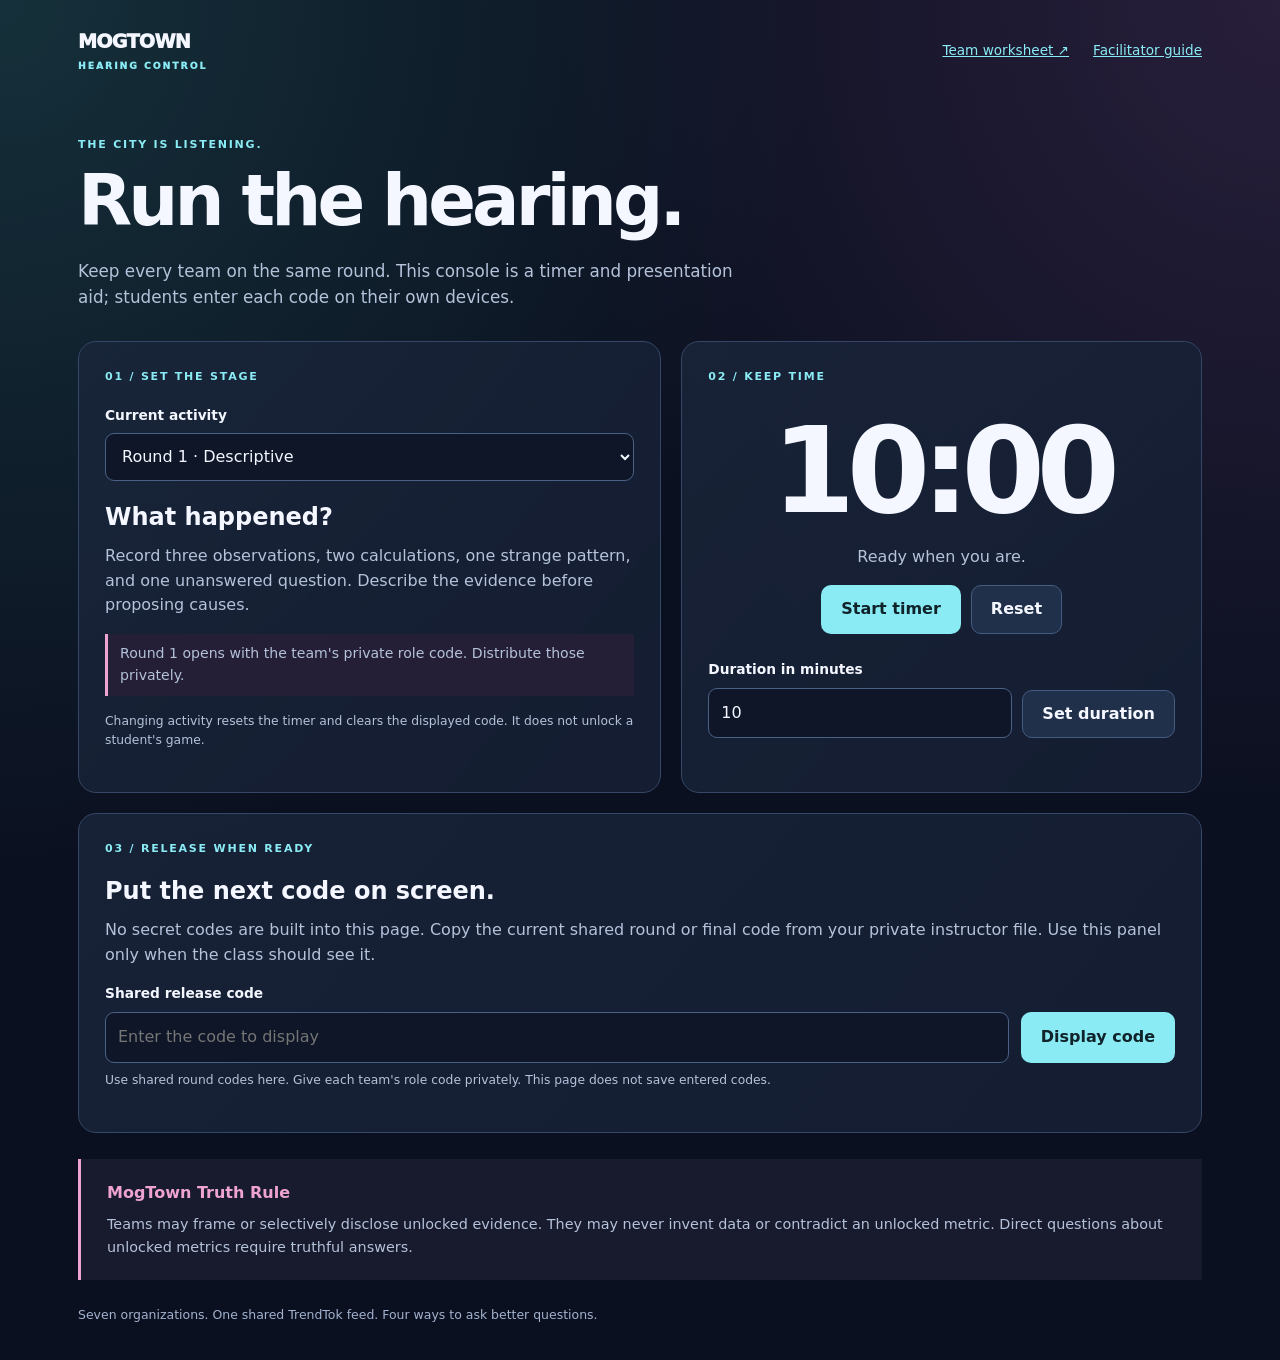
==== instructor.html @ ff47333d "Build polished MogTown classroom hearing with encrypted role rounds" ====
<!doctype html>
<html lang="en">
<head>
  <meta charset="utf-8">
  <meta name="viewport" content="width=device-width,initial-scale=1">
  <meta name="color-scheme" content="dark">
  <title>Hearing control · MogTown</title>
  <link rel="stylesheet" href="instructor.css">
  <script src="instructor.js" defer></script>
</head>
<body>
  <a class="skip" href="#controls">Skip to hearing controls</a>
  <header class="topbar"><a class="brand" href="index.html">MOGTOWN<span>HEARING CONTROL</span></a><nav aria-label="Instructor navigation"><a href="worksheet.html" target="_blank" rel="noopener">Team worksheet ↗</a><a href="FACILITATOR_GUIDE.md">Facilitator guide</a></nav></header>
  <main id="controls">
    <div class="eyebrow">The city is listening.</div>
    <h1>Run the hearing.</h1>
    <p class="intro">Keep every team on the same round. This console is a timer and presentation aid; students enter each code on their own devices.</p>
    <div class="console-grid">
      <section class="card stage-card" aria-labelledby="stageHeading">
        <div class="card-label">01 / Set the stage</div>
        <label for="stage">Current activity</label>
        <select id="stage"><option value="1">Round 1 · Descriptive</option><option value="2">Round 2 · Diagnostic</option><option value="3">Round 3 · Predictive</option><option value="4">Round 4 · Prescriptive</option><option value="final">Final hearing & reveal</option><option value="briefing">60-second team briefing</option></select>
        <h2 id="stageHeading">What happened?</h2>
        <p id="stagePrompt">Record three observations, two calculations, one strange pattern, and one unanswered question. Describe the evidence before proposing causes.</p>
        <p class="tip" id="stageTip">Round 1 opens with the team's private role code. Distribute those privately.</p>
        <p class="small">Changing activity resets the timer and clears the displayed code. It does not unlock a student's game.</p>
      </section>
      <section class="card timer-card" aria-labelledby="timerHeading">
        <div class="card-label" id="timerHeading">02 / Keep time</div>
        <div id="timer" class="timer" role="timer" aria-label="Time remaining" aria-live="off">10:00</div>
        <p class="timer-status" id="timerStatus" role="status" aria-live="polite" aria-atomic="true">Ready when you are.</p>
        <div class="button-row"><button id="toggleTimer" type="button">Start timer</button><button id="resetTimer" type="button" class="secondary">Reset</button></div>
        <form id="durationForm" class="duration-form"><div><label for="minutes">Duration in minutes</label><input id="minutes" type="number" inputmode="numeric" min="1" max="120" step="1" value="10" required></div><button type="submit" class="secondary">Set duration</button></form>
      </section>
      <section class="card code-card" aria-labelledby="codeHeading">
        <div class="card-label">03 / Release when ready</div>
        <h2 id="codeHeading">Put the next code on screen.</h2>
        <p>No secret codes are built into this page. Copy the current shared round or final code from your private instructor file. Use this panel only when the class should see it.</p>
        <form id="codeForm"><label for="manualCode">Shared release code</label><div class="code-entry"><input id="manualCode" type="password" autocomplete="off" spellcheck="false" autocapitalize="none" maxlength="80" placeholder="Enter the code to display" aria-describedby="codeNote"><button type="submit">Display code</button></div></form>
        <p class="small" id="codeNote">Use shared round codes here. Give each team's role code privately. This page does not save entered codes.</p>
        <div id="codeDisplay" class="code-display" hidden><p id="codeLabel" class="eyebrow">Release code</p><output id="presentedCode" aria-labelledby="codeLabel"></output><button id="hideCode" type="button" class="secondary">Hide & clear code</button></div>
        <p id="codeStatus" role="status" aria-live="polite" class="small"></p>
      </section>
    </div>
    <aside class="truth"><strong>MogTown Truth Rule</strong><p>Teams may frame or selectively disclose unlocked evidence. They may never invent data or contradict an unlocked metric. Direct questions about unlocked metrics require truthful answers.</p></aside>
    <footer>Seven organizations. One shared TrendTok feed. Four ways to ask better questions.</footer>
  </main>
</body>
</html>
---- instructor.css ----
:root{color-scheme:dark;--bg:#0b1020;--panel:#141d31;--text:#f4f7ff;--muted:#b4c2da;--line:#354766;--cyan:#8aebf4;--pink:#efa3d2}*{box-sizing:border-box}body{margin:0;color:var(--text);background:radial-gradient(ellipse at 0 0,#15303a 0,transparent 45%),radial-gradient(ellipse at 100% 0,#281f3b 0,transparent 42%),var(--bg);font:16px/1.55 system-ui,-apple-system,BlinkMacSystemFont,"Segoe UI",sans-serif}a{color:var(--cyan)}button,input,select{font:inherit}button,a,input,select{touch-action:manipulation}button:focus-visible,a:focus-visible,input:focus-visible,select:focus-visible{outline:3px solid var(--pink);outline-offset:4px}button{min-height:46px;padding:11px 19px;border:1px solid transparent;border-radius:10px;background:var(--cyan);color:#10232a;font-weight:800;cursor:pointer}button:hover{filter:brightness(1.1)}button.secondary{color:var(--text);background:#20304a;border-color:#465b80}input,select{color:var(--text);background:#0e1627;border:1px solid #4a6186;padding:12px;border-radius:9px;min-width:0;min-height:48px;width:100%}label{display:block;font-size:.86rem;font-weight:700;margin-bottom:7px}p{margin:0 0 16px}h1{font-size:clamp(2.5rem,7vw,4.4rem);line-height:1.04;letter-spacing:-.055em;margin:12px 0 20px}h2{line-height:1.2;font-size:1.5rem;margin:22px 0 12px}.topbar{max-width:1180px;margin:auto;padding:27px 28px;display:flex;gap:24px;justify-content:space-between;align-items:center}.brand{color:var(--text);text-decoration:none;font-size:1.2rem;font-weight:950;letter-spacing:-.04em}.brand span{display:block;font-size:.58rem;letter-spacing:.21em;color:var(--cyan);margin-top:2px}.topbar nav{display:flex;gap:24px;flex-wrap:wrap;font-size:.85rem}.topbar nav a{padding:8px 0;min-height:44px;display:flex;align-items:center}main{max-width:1180px;margin:auto;padding:36px 28px}.eyebrow,.card-label{font-size:.69rem;font-weight:850;letter-spacing:.16em;text-transform:uppercase;color:var(--cyan)}.intro{max-width:690px;color:var(--muted);font-size:1.05rem;margin-bottom:30px}.console-grid{display:grid;grid-template-columns:1.12fr 1fr;gap:20px}.card{background:linear-gradient(130deg,#1a263bcc,var(--panel));border:1px solid var(--line);border-radius:18px;padding:26px;min-width:0}.card-label{margin-bottom:20px}.stage-card p,.code-card p{color:var(--muted)}.tip{border-left:3px solid var(--pink);padding:9px 12px;background:#251e37;font-size:.88rem}.small{font-size:.77rem;color:var(--muted)}.timer{font-variant-numeric:tabular-nums;letter-spacing:-.07em;font-size:clamp(4.5rem,10vw,7.5rem);font-weight:800;line-height:1.1;text-align:center;margin:8px 0}.timer.finished{color:var(--pink)}.timer-status{text-align:center;color:var(--muted);min-height:24px}.button-row{display:flex;gap:10px;justify-content:center}.duration-form{display:flex;align-items:end;gap:10px;margin-top:25px}.duration-form>div{flex:1;min-width:0}.code-card{grid-column:1/-1}.code-card h2{margin-top:0}.code-entry{display:flex;gap:12px}.code-entry input{flex:1}.code-card .small{margin-top:8px}.code-display{border:1px solid #6ab7cb;border-radius:13px;padding:24px;margin-top:22px;text-align:center;background:#0b1828}.code-display output{display:block;font-size:clamp(2rem,6vw,4rem);font-weight:850;letter-spacing:.01em;color:var(--cyan);overflow-wrap:anywhere;line-height:1.2;margin:14px 0 24px}.code-display p{color:var(--cyan);margin:0}.truth{margin-top:26px;padding:22px 26px;border-left:3px solid var(--pink);background:#181b2d}.truth strong{color:var(--pink)}.truth p{margin:8px 0 0;color:var(--muted);font-size:.9rem}footer{font-size:.78rem;color:#a2b2cf;margin-top:25px}.skip{position:absolute;top:-100px;left:16px;padding:12px;background:#142638;z-index:2}.skip:focus{top:12px}[hidden]{display:none!important}@media(max-width:760px){main{padding:26px 18px}.topbar{padding:20px 18px}.console-grid{grid-template-columns:1fr}.card{padding:22px}.topbar nav{gap:12px}.topbar nav a{font-size:.75rem}.code-card{grid-column:auto}}@media(max-width:420px){.topbar{align-items:start;gap:12px}.topbar nav{flex-direction:column;gap:0}.topbar nav a{padding:4px 0;min-height:32px}.code-entry{flex-direction:column}.duration-form{flex-wrap:wrap}.duration-form>div{flex-basis:100%}.duration-form button{width:100%}.button-row button{flex:1}.card{padding:20px}.code-display{padding:18px}}
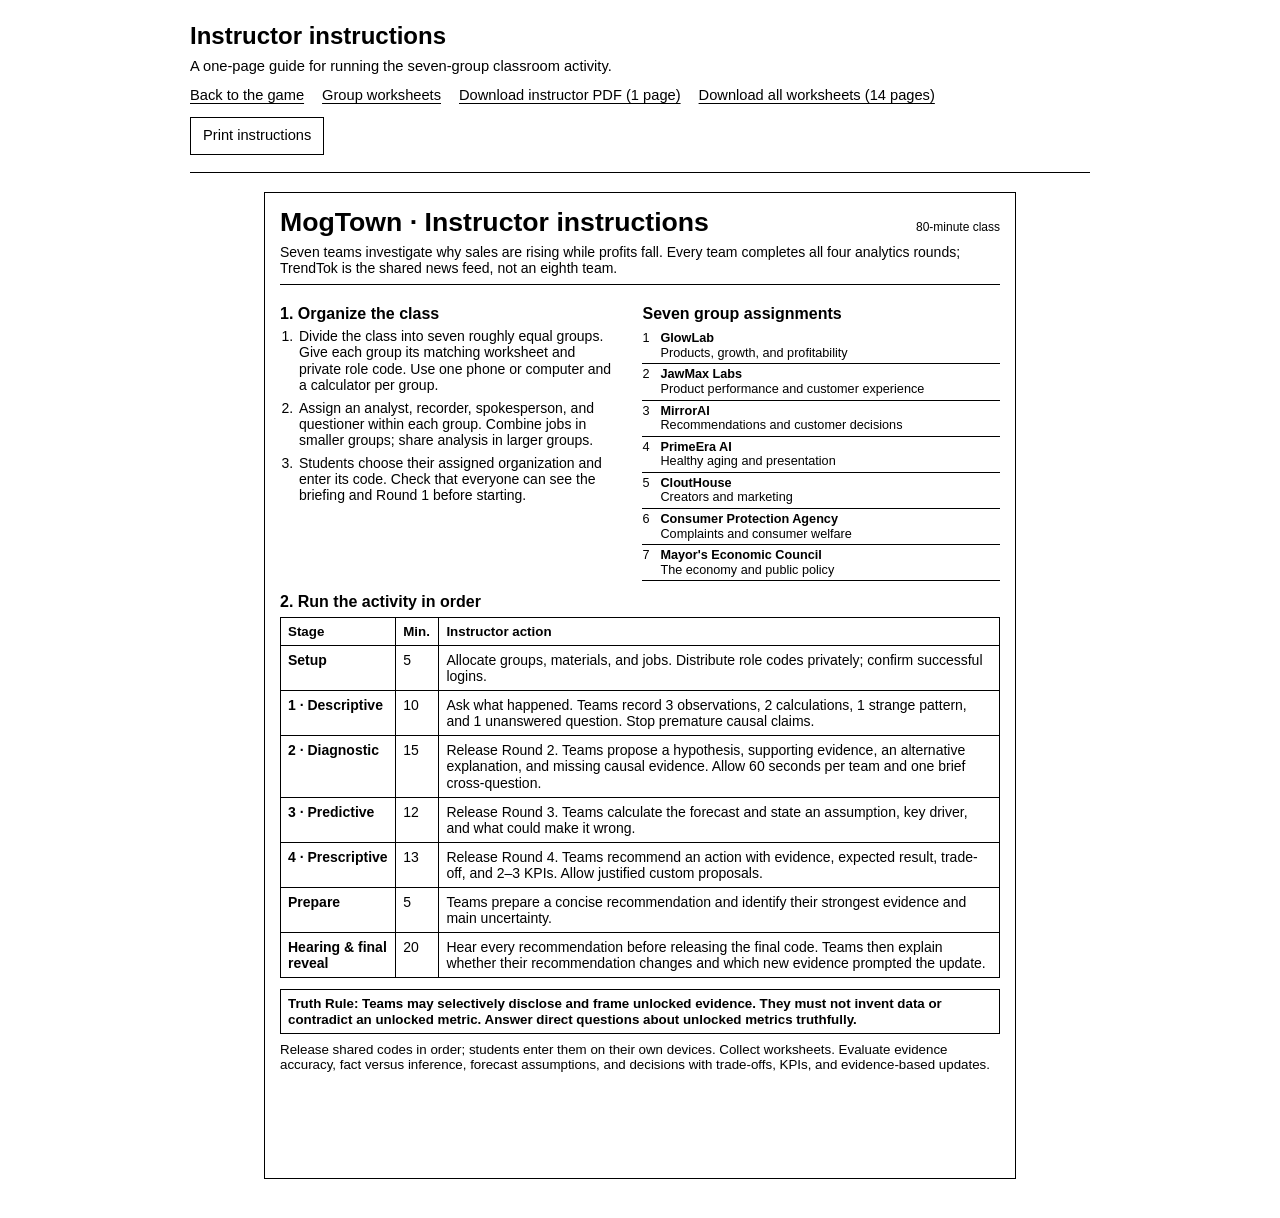
==== commit dacc277d: "Replace console with printable guide and seven group worksheets" ====
--- a/instructor.html
+++ b/instructor.html
@@ -1,49 +1,30 @@
 <!doctype html>
 <html lang="en">
-<head>
-  <meta charset="utf-8">
-  <meta name="viewport" content="width=device-width,initial-scale=1">
-  <meta name="color-scheme" content="dark">
-  <title>Hearing control · MogTown</title>
-  <link rel="stylesheet" href="instructor.css">
-  <script src="instructor.js" defer></script>
-</head>
+<head><meta charset="utf-8"><meta name="viewport" content="width=device-width, initial-scale=1"><meta name="color-scheme" content="light"><title>MogTown · Instructor instructions</title><link rel="stylesheet" href="instructor.css"><script src="instructor.js" defer></script></head>
 <body>
-  <a class="skip" href="#controls">Skip to hearing controls</a>
-  <header class="topbar"><a class="brand" href="index.html">MOGTOWN<span>HEARING CONTROL</span></a><nav aria-label="Instructor navigation"><a href="worksheet.html" target="_blank" rel="noopener">Team worksheet ↗</a><a href="FACILITATOR_GUIDE.md">Facilitator guide</a></nav></header>
-  <main id="controls">
-    <div class="eyebrow">The city is listening.</div>
-    <h1>Run the hearing.</h1>
-    <p class="intro">Keep every team on the same round. This console is a timer and presentation aid; students enter each code on their own devices.</p>
-    <div class="console-grid">
-      <section class="card stage-card" aria-labelledby="stageHeading">
-        <div class="card-label">01 / Set the stage</div>
-        <label for="stage">Current activity</label>
-        <select id="stage"><option value="1">Round 1 · Descriptive</option><option value="2">Round 2 · Diagnostic</option><option value="3">Round 3 · Predictive</option><option value="4">Round 4 · Prescriptive</option><option value="final">Final hearing & reveal</option><option value="briefing">60-second team briefing</option></select>
-        <h2 id="stageHeading">What happened?</h2>
-        <p id="stagePrompt">Record three observations, two calculations, one strange pattern, and one unanswered question. Describe the evidence before proposing causes.</p>
-        <p class="tip" id="stageTip">Round 1 opens with the team's private role code. Distribute those privately.</p>
-        <p class="small">Changing activity resets the timer and clears the displayed code. It does not unlock a student's game.</p>
-      </section>
-      <section class="card timer-card" aria-labelledby="timerHeading">
-        <div class="card-label" id="timerHeading">02 / Keep time</div>
-        <div id="timer" class="timer" role="timer" aria-label="Time remaining" aria-live="off">10:00</div>
-        <p class="timer-status" id="timerStatus" role="status" aria-live="polite" aria-atomic="true">Ready when you are.</p>
-        <div class="button-row"><button id="toggleTimer" type="button">Start timer</button><button id="resetTimer" type="button" class="secondary">Reset</button></div>
-        <form id="durationForm" class="duration-form"><div><label for="minutes">Duration in minutes</label><input id="minutes" type="number" inputmode="numeric" min="1" max="120" step="1" value="10" required></div><button type="submit" class="secondary">Set duration</button></form>
-      </section>
-      <section class="card code-card" aria-labelledby="codeHeading">
-        <div class="card-label">03 / Release when ready</div>
-        <h2 id="codeHeading">Put the next code on screen.</h2>
-        <p>No secret codes are built into this page. Copy the current shared round or final code from your private instructor file. Use this panel only when the class should see it.</p>
-        <form id="codeForm"><label for="manualCode">Shared release code</label><div class="code-entry"><input id="manualCode" type="password" autocomplete="off" spellcheck="false" autocapitalize="none" maxlength="80" placeholder="Enter the code to display" aria-describedby="codeNote"><button type="submit">Display code</button></div></form>
-        <p class="small" id="codeNote">Use shared round codes here. Give each team's role code privately. This page does not save entered codes.</p>
-        <div id="codeDisplay" class="code-display" hidden><p id="codeLabel" class="eyebrow">Release code</p><output id="presentedCode" aria-labelledby="codeLabel"></output><button id="hideCode" type="button" class="secondary">Hide & clear code</button></div>
-        <p id="codeStatus" role="status" aria-live="polite" class="small"></p>
-      </section>
-    </div>
-    <aside class="truth"><strong>MogTown Truth Rule</strong><p>Teams may frame or selectively disclose unlocked evidence. They may never invent data or contradict an unlocked metric. Direct questions about unlocked metrics require truthful answers.</p></aside>
-    <footer>Seven organizations. One shared TrendTok feed. Four ways to ask better questions.</footer>
+  <nav class="toolbar" aria-label="Instructor resources"><h1>Instructor instructions</h1><p>A one-page guide for running the seven-group classroom activity.</p><div class="toolbar-links"><a href="index.html">Back to the game</a><a href="worksheet.html">Group worksheets</a><a href="print/mogtown-instructor-guide.pdf" download>Download instructor PDF (1 page)</a><a href="print/mogtown-seven-group-worksheets.pdf" download>Download all worksheets (14 pages)</a></div><div class="toolbar-actions"><button id="printInstructor" type="button">Print instructions</button></div></nav>
+  <main class="print-document">
+    <article class="print-page instructor-page" aria-labelledby="guideTitle">
+      <header class="page-header"><div class="page-heading-row"><h1 id="guideTitle">MogTown · Instructor instructions</h1><span class="page-count">80-minute class</span></div><p>Seven teams investigate why sales are rising while profits fall. Every team completes all four analytics rounds; TrendTok is the shared news feed, not an eighth team.</p></header>
+      <div class="setup-groups"><section><h2>1. Organize the class</h2><ol><li>Divide the class into seven roughly equal groups. Give each group its matching worksheet and private role code. Use one phone or computer and a calculator per group.</li>
+<li>Assign an analyst, recorder, spokesperson, and questioner within each group. Combine jobs in smaller groups; share analysis in larger groups.</li>
+<li>Students choose their assigned organization and enter its code. Check that everyone can see the briefing and Round 1 before starting.</li></ol></section><section><h2>Seven group assignments</h2><table class="group-list" aria-label="Group assignments"><tbody><tr><td>1</td><td><strong>GlowLab</strong>Products, growth, and profitability</td></tr>
+<tr><td>2</td><td><strong>JawMax Labs</strong>Product performance and customer experience</td></tr>
+<tr><td>3</td><td><strong>MirrorAI</strong>Recommendations and customer decisions</td></tr>
+<tr><td>4</td><td><strong>PrimeEra AI</strong>Healthy aging and presentation</td></tr>
+<tr><td>5</td><td><strong>CloutHouse</strong>Creators and marketing</td></tr>
+<tr><td>6</td><td><strong>Consumer Protection Agency</strong>Complaints and consumer welfare</td></tr>
+<tr><td>7</td><td><strong>Mayor&#39;s Economic Council</strong>The economy and public policy</td></tr></tbody></table></section></div>
+      <section><h2>2. Run the activity in order</h2><table class="schedule"><thead><tr><th scope="col">Stage</th><th scope="col">Min.</th><th scope="col">Instructor action</th></tr></thead><tbody><tr><td>Setup</td><td>5</td><td>Allocate groups, materials, and jobs. Distribute role codes privately; confirm successful logins.</td></tr>
+<tr><td>1 &#183; Descriptive</td><td>10</td><td>Ask what happened. Teams record 3 observations, 2 calculations, 1 strange pattern, and 1 unanswered question. Stop premature causal claims.</td></tr>
+<tr><td>2 &#183; Diagnostic</td><td>15</td><td>Release Round 2. Teams propose a hypothesis, supporting evidence, an alternative explanation, and missing causal evidence. Allow 60 seconds per team and one brief cross-question.</td></tr>
+<tr><td>3 &#183; Predictive</td><td>12</td><td>Release Round 3. Teams calculate the forecast and state an assumption, key driver, and what could make it wrong.</td></tr>
+<tr><td>4 &#183; Prescriptive</td><td>13</td><td>Release Round 4. Teams recommend an action with evidence, expected result, trade-off, and 2–3 KPIs. Allow justified custom proposals.</td></tr>
+<tr><td>Prepare</td><td>5</td><td>Teams prepare a concise recommendation and identify their strongest evidence and main uncertainty.</td></tr>
+<tr><td>Hearing &amp; final reveal</td><td>20</td><td>Hear every recommendation before releasing the final code. Teams then explain whether their recommendation changes and which new evidence prompted the update.</td></tr></tbody></table></section>
+      <p class="truth-rule"><strong>Truth Rule: Teams may selectively disclose and frame unlocked evidence. They must not invent data or contradict an unlocked metric. Answer direct questions about unlocked metrics truthfully.</strong></p>
+      <p class="closing">Release shared codes in order; students enter them on their own devices. Collect worksheets. Evaluate evidence accuracy, fact versus inference, forecast assumptions, and decisions with trade-offs, KPIs, and evidence-based updates.</p>
+    </article>
   </main>
 </body>
 </html>
--- a/instructor.css
+++ b/instructor.css
@@ -1 +1,20 @@
-:root{color-scheme:dark;--bg:#0b1020;--panel:#141d31;--text:#f4f7ff;--muted:#b4c2da;--line:#354766;--cyan:#8aebf4;--pink:#efa3d2}*{box-sizing:border-box}body{margin:0;color:var(--text);background:radial-gradient(ellipse at 0 0,#15303a 0,transparent 45%),radial-gradient(ellipse at 100% 0,#281f3b 0,transparent 42%),var(--bg);font:16px/1.55 system-ui,-apple-system,BlinkMacSystemFont,"Segoe UI",sans-serif}a{color:var(--cyan)}button,input,select{font:inherit}button,a,input,select{touch-action:manipulation}button:focus-visible,a:focus-visible,input:focus-visible,select:focus-visible{outline:3px solid var(--pink);outline-offset:4px}button{min-height:46px;padding:11px 19px;border:1px solid transparent;border-radius:10px;background:var(--cyan);color:#10232a;font-weight:800;cursor:pointer}button:hover{filter:brightness(1.1)}button.secondary{color:var(--text);background:#20304a;border-color:#465b80}input,select{color:var(--text);background:#0e1627;border:1px solid #4a6186;padding:12px;border-radius:9px;min-width:0;min-height:48px;width:100%}label{display:block;font-size:.86rem;font-weight:700;margin-bottom:7px}p{margin:0 0 16px}h1{font-size:clamp(2.5rem,7vw,4.4rem);line-height:1.04;letter-spacing:-.055em;margin:12px 0 20px}h2{line-height:1.2;font-size:1.5rem;margin:22px 0 12px}.topbar{max-width:1180px;margin:auto;padding:27px 28px;display:flex;gap:24px;justify-content:space-between;align-items:center}.brand{color:var(--text);text-decoration:none;font-size:1.2rem;font-weight:950;letter-spacing:-.04em}.brand span{display:block;font-size:.58rem;letter-spacing:.21em;color:var(--cyan);margin-top:2px}.topbar nav{display:flex;gap:24px;flex-wrap:wrap;font-size:.85rem}.topbar nav a{padding:8px 0;min-height:44px;display:flex;align-items:center}main{max-width:1180px;margin:auto;padding:36px 28px}.eyebrow,.card-label{font-size:.69rem;font-weight:850;letter-spacing:.16em;text-transform:uppercase;color:var(--cyan)}.intro{max-width:690px;color:var(--muted);font-size:1.05rem;margin-bottom:30px}.console-grid{display:grid;grid-template-columns:1.12fr 1fr;gap:20px}.card{background:linear-gradient(130deg,#1a263bcc,var(--panel));border:1px solid var(--line);border-radius:18px;padding:26px;min-width:0}.card-label{margin-bottom:20px}.stage-card p,.code-card p{color:var(--muted)}.tip{border-left:3px solid var(--pink);padding:9px 12px;background:#251e37;font-size:.88rem}.small{font-size:.77rem;color:var(--muted)}.timer{font-variant-numeric:tabular-nums;letter-spacing:-.07em;font-size:clamp(4.5rem,10vw,7.5rem);font-weight:800;line-height:1.1;text-align:center;margin:8px 0}.timer.finished{color:var(--pink)}.timer-status{text-align:center;color:var(--muted);min-height:24px}.button-row{display:flex;gap:10px;justify-content:center}.duration-form{display:flex;align-items:end;gap:10px;margin-top:25px}.duration-form>div{flex:1;min-width:0}.code-card{grid-column:1/-1}.code-card h2{margin-top:0}.code-entry{display:flex;gap:12px}.code-entry input{flex:1}.code-card .small{margin-top:8px}.code-display{border:1px solid #6ab7cb;border-radius:13px;padding:24px;margin-top:22px;text-align:center;background:#0b1828}.code-display output{display:block;font-size:clamp(2rem,6vw,4rem);font-weight:850;letter-spacing:.01em;color:var(--cyan);overflow-wrap:anywhere;line-height:1.2;margin:14px 0 24px}.code-display p{color:var(--cyan);margin:0}.truth{margin-top:26px;padding:22px 26px;border-left:3px solid var(--pink);background:#181b2d}.truth strong{color:var(--pink)}.truth p{margin:8px 0 0;color:var(--muted);font-size:.9rem}footer{font-size:.78rem;color:#a2b2cf;margin-top:25px}.skip{position:absolute;top:-100px;left:16px;padding:12px;background:#142638;z-index:2}.skip:focus{top:12px}[hidden]{display:none!important}@media(max-width:760px){main{padding:26px 18px}.topbar{padding:20px 18px}.console-grid{grid-template-columns:1fr}.card{padding:22px}.topbar nav{gap:12px}.topbar nav a{font-size:.75rem}.code-card{grid-column:auto}}@media(max-width:420px){.topbar{align-items:start;gap:12px}.topbar nav{flex-direction:column;gap:0}.topbar nav a{padding:4px 0;min-height:32px}.code-entry{flex-direction:column}.duration-form{flex-wrap:wrap}.duration-form>div{flex-basis:100%}.duration-form button{width:100%}.button-row button{flex:1}.card{padding:20px}.code-display{padding:18px}}
+@import url("print.css");
+.instructor-page { font-size: 10.5pt; line-height: 1.15; }
+.instructor-page > p { margin: 8px 0; }
+.instructor-page h2 { font-size: 12pt; margin: 12px 0 5px; }
+.instructor-page .page-header h1 { font-size: 20pt; }
+.setup-groups { display: grid; grid-template-columns: 1fr 1.05fr; gap: 22px; }
+.setup-groups ol { padding-left: 17px; margin: 0; }
+.setup-groups li { margin: 0 0 7px; padding-left: 2px; }
+.group-list { width: 100%; border-collapse: collapse; font-size: 9.5pt; }
+.group-list td { padding: 3px 0; vertical-align: top; border-bottom: 1px solid #000; }
+.group-list td:first-child { width: 18px; }
+.group-list td:last-child strong { display: block; }
+.schedule { width: 100%; border-collapse: collapse; }
+.schedule th, .schedule td { text-align: left; vertical-align: top; border: 1px solid #000; padding: 6px 7px; }
+.schedule th { font-size: 10pt; }
+.schedule td:first-child { width: 1.2in; font-weight: 700; }
+.schedule td:nth-child(2) { width: .45in; white-space: nowrap; }
+.instructor-page .truth-rule { font-size: 10pt; margin: 11px 0 8px; }
+.instructor-page .closing { font-size: 10pt; }
+@media screen and (max-width: 600px) { .setup-groups { grid-template-columns: 1fr; }.schedule { font-size: 9pt; } }
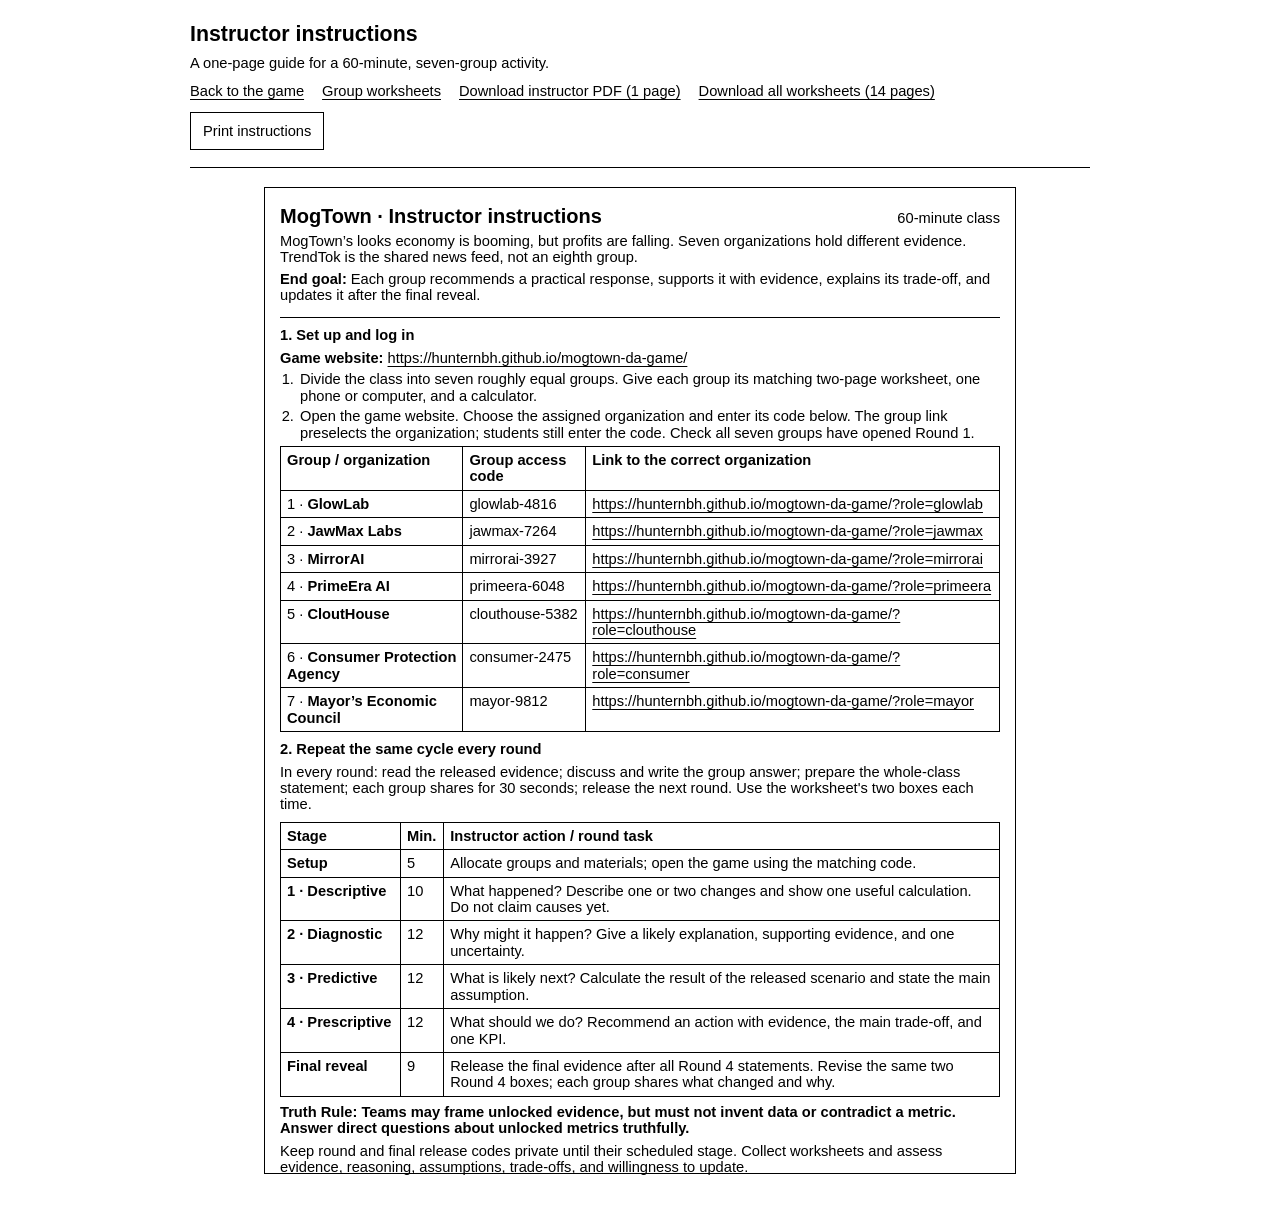
==== commit 0e22eabd: "Simplify classroom flow and group worksheets" ====
--- a/instructor.html
+++ b/instructor.html
@@ -2,29 +2,24 @@
 <html lang="en">
 <head><meta charset="utf-8"><meta name="viewport" content="width=device-width, initial-scale=1"><meta name="color-scheme" content="light"><title>MogTown · Instructor instructions</title><link rel="stylesheet" href="instructor.css"><script src="instructor.js" defer></script></head>
 <body>
-  <nav class="toolbar" aria-label="Instructor resources"><h1>Instructor instructions</h1><p>A one-page guide for running the seven-group classroom activity.</p><div class="toolbar-links"><a href="index.html">Back to the game</a><a href="worksheet.html">Group worksheets</a><a href="print/mogtown-instructor-guide.pdf" download>Download instructor PDF (1 page)</a><a href="print/mogtown-seven-group-worksheets.pdf" download>Download all worksheets (14 pages)</a></div><div class="toolbar-actions"><button id="printInstructor" type="button">Print instructions</button></div></nav>
-  <main class="print-document">
-    <article class="print-page instructor-page" aria-labelledby="guideTitle">
-      <header class="page-header"><div class="page-heading-row"><h1 id="guideTitle">MogTown · Instructor instructions</h1><span class="page-count">80-minute class</span></div><p>Seven teams investigate why sales are rising while profits fall. Every team completes all four analytics rounds; TrendTok is the shared news feed, not an eighth team.</p></header>
-      <div class="setup-groups"><section><h2>1. Organize the class</h2><ol><li>Divide the class into seven roughly equal groups. Give each group its matching worksheet and private role code. Use one phone or computer and a calculator per group.</li>
-<li>Assign an analyst, recorder, spokesperson, and questioner within each group. Combine jobs in smaller groups; share analysis in larger groups.</li>
-<li>Students choose their assigned organization and enter its code. Check that everyone can see the briefing and Round 1 before starting.</li></ol></section><section><h2>Seven group assignments</h2><table class="group-list" aria-label="Group assignments"><tbody><tr><td>1</td><td><strong>GlowLab</strong>Products, growth, and profitability</td></tr>
-<tr><td>2</td><td><strong>JawMax Labs</strong>Product performance and customer experience</td></tr>
-<tr><td>3</td><td><strong>MirrorAI</strong>Recommendations and customer decisions</td></tr>
-<tr><td>4</td><td><strong>PrimeEra AI</strong>Healthy aging and presentation</td></tr>
-<tr><td>5</td><td><strong>CloutHouse</strong>Creators and marketing</td></tr>
-<tr><td>6</td><td><strong>Consumer Protection Agency</strong>Complaints and consumer welfare</td></tr>
-<tr><td>7</td><td><strong>Mayor&#39;s Economic Council</strong>The economy and public policy</td></tr></tbody></table></section></div>
-      <section><h2>2. Run the activity in order</h2><table class="schedule"><thead><tr><th scope="col">Stage</th><th scope="col">Min.</th><th scope="col">Instructor action</th></tr></thead><tbody><tr><td>Setup</td><td>5</td><td>Allocate groups, materials, and jobs. Distribute role codes privately; confirm successful logins.</td></tr>
-<tr><td>1 &#183; Descriptive</td><td>10</td><td>Ask what happened. Teams record 3 observations, 2 calculations, 1 strange pattern, and 1 unanswered question. Stop premature causal claims.</td></tr>
-<tr><td>2 &#183; Diagnostic</td><td>15</td><td>Release Round 2. Teams propose a hypothesis, supporting evidence, an alternative explanation, and missing causal evidence. Allow 60 seconds per team and one brief cross-question.</td></tr>
-<tr><td>3 &#183; Predictive</td><td>12</td><td>Release Round 3. Teams calculate the forecast and state an assumption, key driver, and what could make it wrong.</td></tr>
-<tr><td>4 &#183; Prescriptive</td><td>13</td><td>Release Round 4. Teams recommend an action with evidence, expected result, trade-off, and 2–3 KPIs. Allow justified custom proposals.</td></tr>
-<tr><td>Prepare</td><td>5</td><td>Teams prepare a concise recommendation and identify their strongest evidence and main uncertainty.</td></tr>
-<tr><td>Hearing &amp; final reveal</td><td>20</td><td>Hear every recommendation before releasing the final code. Teams then explain whether their recommendation changes and which new evidence prompted the update.</td></tr></tbody></table></section>
-      <p class="truth-rule"><strong>Truth Rule: Teams may selectively disclose and frame unlocked evidence. They must not invent data or contradict an unlocked metric. Answer direct questions about unlocked metrics truthfully.</strong></p>
-      <p class="closing">Release shared codes in order; students enter them on their own devices. Collect worksheets. Evaluate evidence accuracy, fact versus inference, forecast assumptions, and decisions with trade-offs, KPIs, and evidence-based updates.</p>
-    </article>
-  </main>
+  <nav class="toolbar" aria-label="Instructor resources"><h1>Instructor instructions</h1><p>A one-page guide for a 60-minute, seven-group activity.</p><div class="toolbar-links"><a href="index.html">Back to the game</a><a href="worksheet.html">Group worksheets</a><a href="print/mogtown-instructor-guide.pdf" download>Download instructor PDF (1 page)</a><a href="print/mogtown-seven-group-worksheets.pdf" download>Download all worksheets (14 pages)</a></div><div class="toolbar-actions"><button id="printInstructor" type="button">Print instructions</button></div></nav>
+  <main class="print-document"><article class="print-page instructor-page" aria-labelledby="guideTitle">
+    <header class="page-header"><div class="page-heading-row"><h1 id="guideTitle">MogTown · Instructor instructions</h1><span class="page-count">60-minute class</span></div><p>MogTown’s looks economy is booming, but profits are falling. Seven organizations hold different evidence. TrendTok is the shared news feed, not an eighth group.</p><p><strong>End goal:</strong> Each group recommends a practical response, supports it with evidence, explains its trade-off, and updates it after the final reveal.</p></header>
+    <section><h2>1. Set up and log in</h2><p class="website"><strong>Game website:</strong> <a href="https://hunternbh.github.io/mogtown-da-game/">https://hunternbh.github.io/mogtown-da-game/</a></p><ol><li>Divide the class into seven roughly equal groups. Give each group its matching two-page worksheet, one phone or computer, and a calculator.</li>
+<li>Open the game website. Choose the assigned organization and enter its code below. The group link preselects the organization; students still enter the code. Check all seven groups have opened Round 1.</li></ol><table class="group-list"><thead><tr><th scope="col">Group / organization</th><th scope="col">Group access code</th><th scope="col">Link to the correct organization</th></tr></thead><tbody><tr><td>1 · <strong>GlowLab</strong></td><td>glowlab-4816</td><td><a href="https://hunternbh.github.io/mogtown-da-game/?role=glowlab">https://hunternbh.github.io/mogtown-da-game/?role=glowlab</a></td></tr>
+<tr><td>2 · <strong>JawMax Labs</strong></td><td>jawmax-7264</td><td><a href="https://hunternbh.github.io/mogtown-da-game/?role=jawmax">https://hunternbh.github.io/mogtown-da-game/?role=jawmax</a></td></tr>
+<tr><td>3 · <strong>MirrorAI</strong></td><td>mirrorai-3927</td><td><a href="https://hunternbh.github.io/mogtown-da-game/?role=mirrorai">https://hunternbh.github.io/mogtown-da-game/?role=mirrorai</a></td></tr>
+<tr><td>4 · <strong>PrimeEra AI</strong></td><td>primeera-6048</td><td><a href="https://hunternbh.github.io/mogtown-da-game/?role=primeera">https://hunternbh.github.io/mogtown-da-game/?role=primeera</a></td></tr>
+<tr><td>5 · <strong>CloutHouse</strong></td><td>clouthouse-5382</td><td><a href="https://hunternbh.github.io/mogtown-da-game/?role=clouthouse">https://hunternbh.github.io/mogtown-da-game/?role=clouthouse</a></td></tr>
+<tr><td>6 · <strong>Consumer Protection Agency</strong></td><td>consumer-2475</td><td><a href="https://hunternbh.github.io/mogtown-da-game/?role=consumer">https://hunternbh.github.io/mogtown-da-game/?role=consumer</a></td></tr>
+<tr><td>7 · <strong>Mayor’s Economic Council</strong></td><td>mayor-9812</td><td><a href="https://hunternbh.github.io/mogtown-da-game/?role=mayor">https://hunternbh.github.io/mogtown-da-game/?role=mayor</a></td></tr></tbody></table></section>
+    <section><h2>2. Repeat the same cycle every round</h2><p class="routine">In every round: read the released evidence; discuss and write the group answer; prepare the whole-class statement; each group shares for 30 seconds; release the next round. Use the worksheet&#39;s two boxes each time.</p><table class="schedule"><thead><tr><th scope="col">Stage</th><th scope="col">Min.</th><th scope="col">Instructor action / round task</th></tr></thead><tbody><tr><td>Setup</td><td>5</td><td>Allocate groups and materials; open the game using the matching code.</td></tr>
+<tr><td>1 &#183; Descriptive</td><td>10</td><td>What happened? Describe one or two changes and show one useful calculation. Do not claim causes yet.</td></tr>
+<tr><td>2 &#183; Diagnostic</td><td>12</td><td>Why might it happen? Give a likely explanation, supporting evidence, and one uncertainty.</td></tr>
+<tr><td>3 &#183; Predictive</td><td>12</td><td>What is likely next? Calculate the result of the released scenario and state the main assumption.</td></tr>
+<tr><td>4 &#183; Prescriptive</td><td>12</td><td>What should we do? Recommend an action with evidence, the main trade-off, and one KPI.</td></tr>
+<tr><td>Final reveal</td><td>9</td><td>Release the final evidence after all Round 4 statements. Revise the same two Round 4 boxes; each group shares what changed and why.</td></tr></tbody></table></section>
+    <p class="truth-rule"><strong>Truth Rule: Teams may frame unlocked evidence, but must not invent data or contradict a metric. Answer direct questions about unlocked metrics truthfully.</strong></p><p class="closing">Keep round and final release codes private until their scheduled stage. Collect worksheets and assess evidence, reasoning, assumptions, trade-offs, and willingness to update.</p>
+  </article></main>
 </body>
 </html>
--- a/instructor.css
+++ b/instructor.css
@@ -1,20 +1,20 @@
 @import url("print.css");
-.instructor-page { font-size: 10.5pt; line-height: 1.15; }
-.instructor-page > p { margin: 8px 0; }
-.instructor-page h2 { font-size: 12pt; margin: 12px 0 5px; }
-.instructor-page .page-header h1 { font-size: 20pt; }
-.setup-groups { display: grid; grid-template-columns: 1fr 1.05fr; gap: 22px; }
-.setup-groups ol { padding-left: 17px; margin: 0; }
-.setup-groups li { margin: 0 0 7px; padding-left: 2px; }
-.group-list { width: 100%; border-collapse: collapse; font-size: 9.5pt; }
-.group-list td { padding: 3px 0; vertical-align: top; border-bottom: 1px solid #000; }
-.group-list td:first-child { width: 18px; }
-.group-list td:last-child strong { display: block; }
-.schedule { width: 100%; border-collapse: collapse; }
-.schedule th, .schedule td { text-align: left; vertical-align: top; border: 1px solid #000; padding: 6px 7px; }
-.schedule th { font-size: 10pt; }
-.schedule td:first-child { width: 1.2in; font-weight: 700; }
+.instructor-page { font-size: 11pt; line-height: 1.12; }
+.instructor-page h2 { font-size: 11pt; margin: 9px 0 5px; }
+.instructor-page .page-header h1 { font-size: 15pt; }
+.instructor-page p { margin: 5px 0; }
+.instructor-page ol { padding-left: 18px; margin: 5px 0; }
+.instructor-page li { margin: 4px 0; padding-left: 2px; }
+.instructor-page .website { margin-top: 7px; }
+.instructor-page .routine { margin: 6px 0 9px; }
+.group-list { width: 100%; border-collapse: collapse; font-size: 11pt; table-layout: fixed; }
+.group-list th, .group-list td { padding: 5px 6px; text-align: left; vertical-align: top; border: 1px solid #000; }
+.group-list th:first-child { width: 1.9in; }
+.group-list th:nth-child(2) { width: 1.28in; }
+.group-list td:last-child { overflow-wrap: anywhere; }
+.schedule { width: 100%; border-collapse: collapse; font-size: 11pt; }
+.schedule th, .schedule td { text-align: left; vertical-align: top; border: 1px solid #000; padding: 5px 6px; }
+.schedule td:first-child { width: 1.25in; font-weight: 700; }
 .schedule td:nth-child(2) { width: .45in; white-space: nowrap; }
-.instructor-page .truth-rule { font-size: 10pt; margin: 11px 0 8px; }
-.instructor-page .closing { font-size: 10pt; }
-@media screen and (max-width: 600px) { .setup-groups { grid-template-columns: 1fr; }.schedule { font-size: 9pt; } }
+.instructor-page .truth-rule { margin: 7px 0 5px; }
+.instructor-page .closing { margin-top: 6px; }
